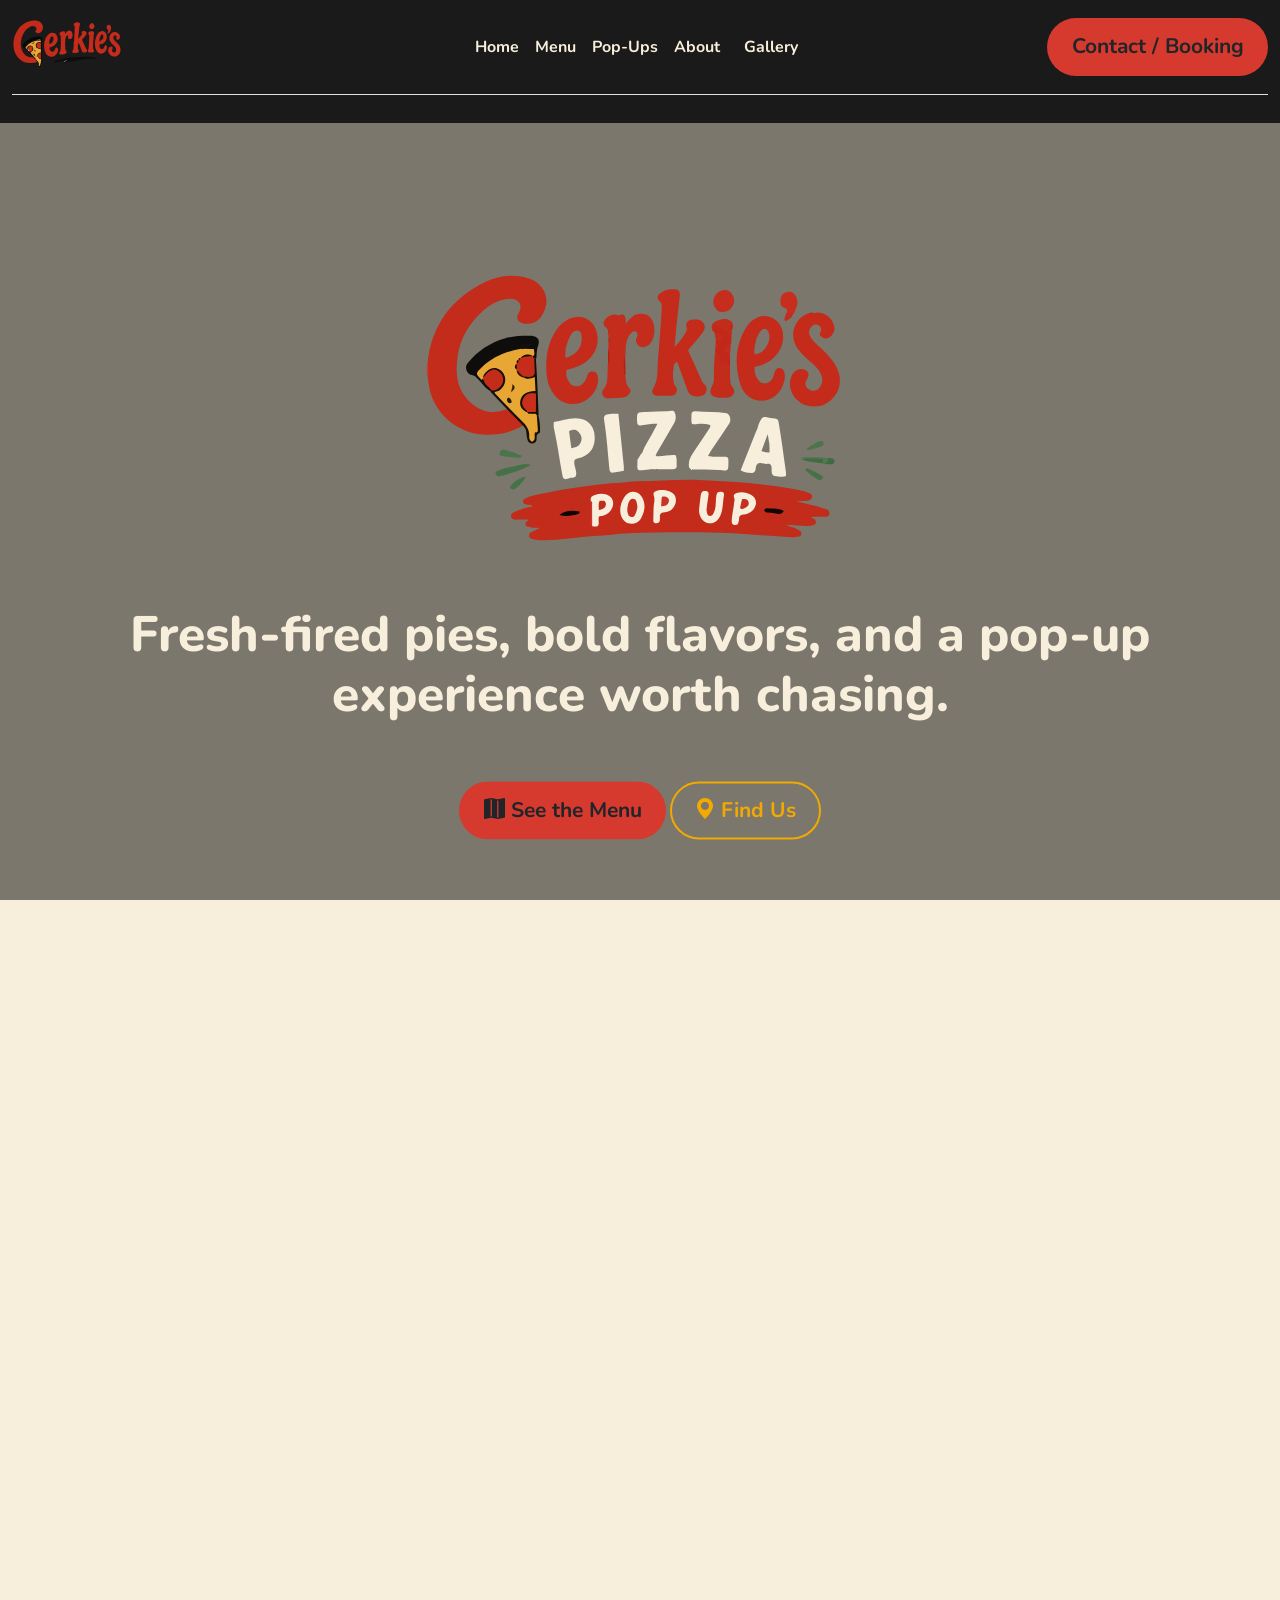
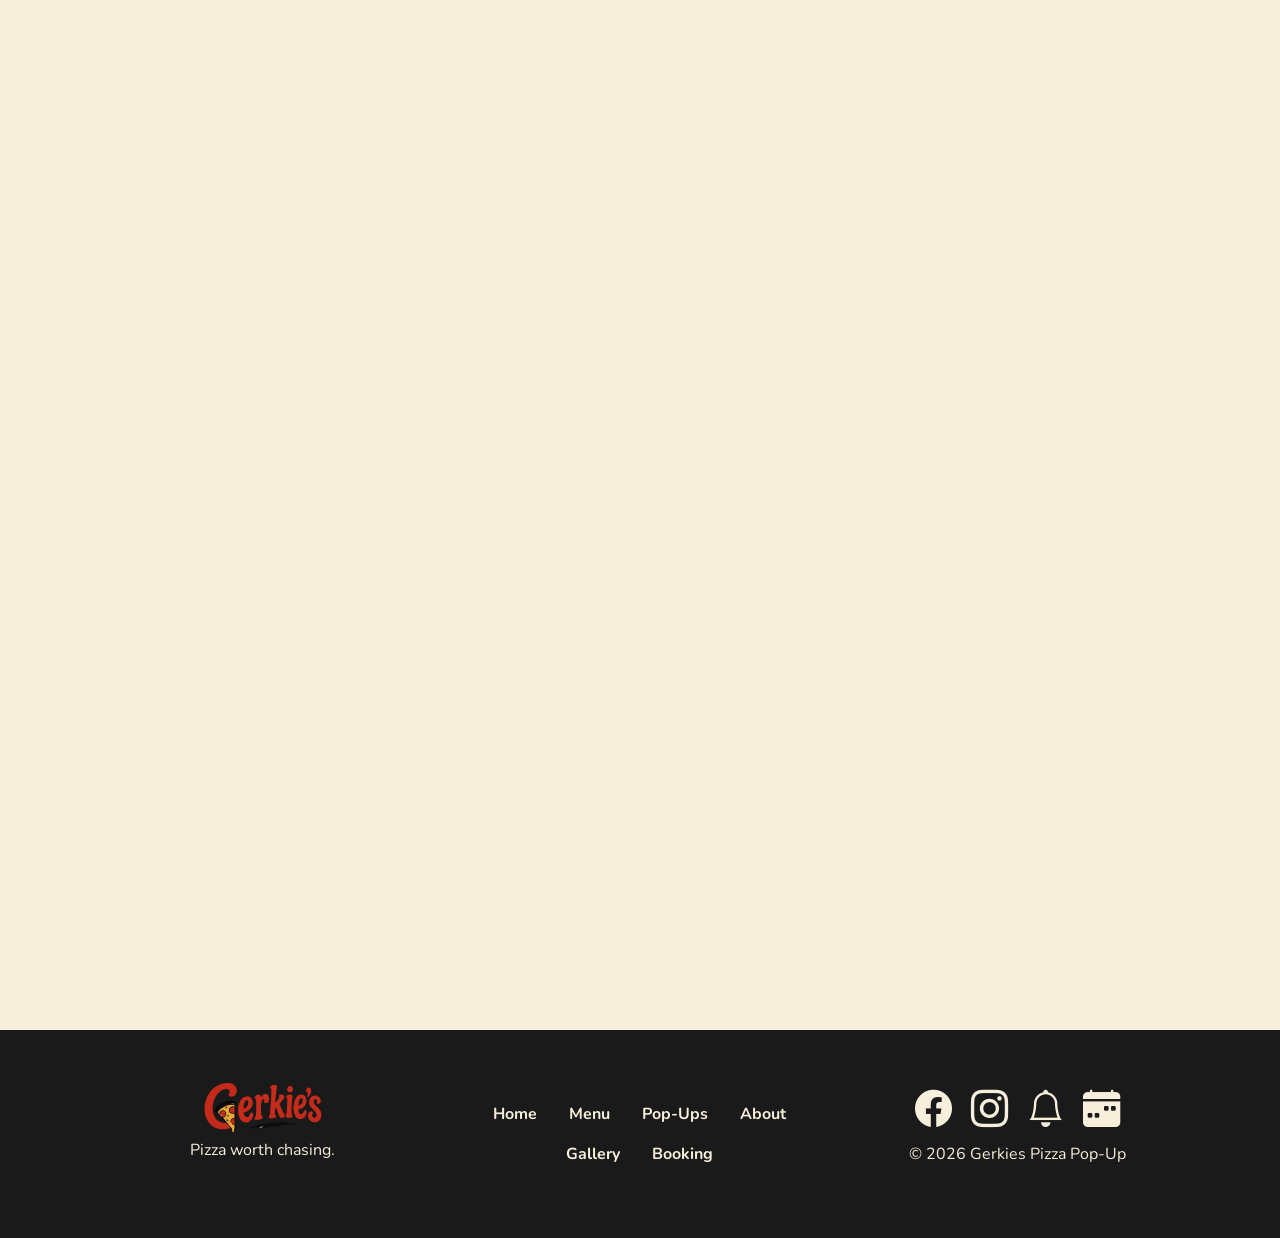
==== booking.html @ 6ec842da "add gallery section, update hero section, add ogimage" ====
<!doctype html>
<html>
  <head>
    <meta charset="UTF-8">
<meta name="viewport" content="width=device-width, initial-scale=1.0">
<title>Gerkie's Pizza Pop-Up</title>
<meta name="description" content="Gerkie’s brings handcrafted pies, good vibes, and a whole lot of flavor to the community. We pop up, fire up, and serve up unforgettable slices.">
<meta name="keywords" content="Pizza, Parkersburg, Belpre, Ohio, OH, WV, West Virginia, Pop-Up, local, locally owned">
<meta name="author" content="Samuel Wigal">

<!-- Open Graph -->
<meta property="og:title" content="Gerkie's Pizza Pop-Up">
<meta property="og:description" content="Gerkie’s brings handcrafted pies, good vibes, and a whole lot of flavor to the community. We pop up, fire up, and serve up unforgettable slices.">
<meta property="og:type" content="website">
<meta property="og:image" content="https://gerkiespizza.samuelwigal.com/assets/gerkies-pizza-brand-title.jpeg">
<meta property="og:site_name" content="Gerkie's Pizza Pop-UP">
    <!--Bootstrap Links-->
    <link href="https://cdn.jsdelivr.net/npm/bootstrap@5.3.8/dist/css/bootstrap.min.css" rel="stylesheet" integrity="sha384-sRIl4kxILFvY47J16cr9ZwB07vP4J8+LH7qKQnuqkuIAvNWLzeN8tE5YBujZqJLB" crossorigin="anonymous">
    <script src="https://cdn.jsdelivr.net/npm/bootstrap@5.3.8/dist/js/bootstrap.bundle.min.js" integrity="sha384-FKyoEForCGlyvwx9Hj09JcYn3nv7wiPVlz7YYwJrWVcXK/BmnVDxM+D2scQbITxI" crossorigin="anonymous">
    </script>
    <link rel="stylesheet" href="https://cdn.jsdelivr.net/npm/bootstrap-icons@1.13.1/font/bootstrap-icons.min.css">

    <!-- Google Fonts - Gerkie's Brand -->
    <link rel="preconnect" href="https://fonts.googleapis.com">
    <link rel="preconnect" href="https://fonts.gstatic.com" crossorigin>
    <link href="https://fonts.googleapis.com/css2?family=Nunito:ital,wght@0,200..1000;1,200..1000&display=swap" rel="stylesheet">
    <!-- Load external CSS styles -->
    <link rel="stylesheet" href="styles.css">
  </head>
  <body>

  <header class="container-fluid pb-1">
    <div class="d-flex flex-wrap align-items-center justify-content-center justify-content-md-between py-3 mb-4 border-bottom">
      <div class="col-md-3 mb-2 mb-md-0">
        <a href="./index.html" class="d-inline-flex">
        <img src="./assets/gerkies-pizza-secondary.svg" alt="Gerkie's Pizza" height="55px" width="auto">
        </a>
      </div>
      <ul class="nav col-12 col-md-auto mb-2 justify-content-center mb-md-0">
        <li>
          <a href="#about" class="nav-link px-2">
            Home
          </a>
        </li>
        <li>
          <a href="#menu" class="nav-link px-2">
            Menu
          </a>
        </li>
        <li>
          <a href="#pop-ups" class="nav-link px-2">
            Pop-Ups
          </a>
        </li>
        <li>
          <a href="#" class="nav-link px-2">
            About
          </a>
        </li>
        <li>
          <a href="#" class="nav-link px2">
            Gallery
          </a>
        </li>
      </ul>
      <div class="col-md-3 text-end">
        <button type="button" class="btn-gp btn-gp-primary">
          Contact / Booking
        </button>
      </div>
    </div>
    
  </header>
<!-- Hero Section-->
  <section class="hero-section position-relative" style="min-height:100vh;">
    <div class="container-lg position-absolute top-50 start-50 translate-middle text-center pb-5">
      <img src="./assets/gerkies-pizza-primary-light.svg" alt="Gerkie's Pizza Pop-Up" style="max-height: 300px; width: auto;" class="d-block mx-auto">
      <h1 class="hero-title py-5">
        Fresh‑fired pies, bold flavors, and a pop‑up experience worth chasing.
      </h1>
      <div>
        <button class="btn-gp btn-gp-primary" type="button">
          <i class="bi bi-map-fill">
          </i>
          &nbsp;See the Menu
        </button>
        <button class="btn-gp btn-gp-secondary" type="button">
          <i class="bi bi-geo-alt-fill">
          </i>
          &nbsp;Find Us
        </button>
      </div>
    </div>
  </section>
    <div class="mx-auto">
  <iframe src="https://docs.google.com/forms/d/e/1FAIpQLSe9BvAVf4L8CTlF0pvFds1juaIdQNCnW6qmfDgi5zwjrNHXBw/viewform?embedded=true" width="640" height="1600" frameborder="0" marginheight="0" marginwidth="0">Loading…</iframe></div>

        <footer class="nav-bg py-5">
          <div class="container-lg row g-2 mx-auto justify-content-center">
            <div class="col-12 col-md-6 col-lg-4 text-center">
              <img src="./assets/gerkies-pizza-secondary.svg" class="d-block mx-auto" alt="gerkies pizza" height="60px" width="auto">
              <p style="color: var(--gp-creamy-mozz)" class="text-center">
                Pizza worth chasing.
              </p>
            </div>
            <div class="col-12 col-md-6 col-lg-4 py-3 text-center">
              <nav class="nav justify-content-center">
                <a class="nav-link" href="#">
                  Home
                </a>
                <a class="nav-link" href="#">
                  Menu
                </a>
                <a class="nav-link">
                  Pop-Ups
                </a>
                <a class="nav-link">
                  About
                </a>
                <a class="nav-link" >
                  Gallery
                </a>
                <a class="nav-link" >
                  Booking
                </a>
              </nav>
            </div>
            <div class="col-12 col-md-12 col-lg-4 text-center">
              <div class="social-icons">
                <a href="https://facebooks.com">
                  <i class="bi bi-facebook">
                  </i>
                </a>
                <a href="https://instagram.com">
                  <i class="bi bi-instagram">
                  </i>
                </a>
                <a href="#">
                  <i class="bi bi-bell">
                  </i>
                </a>
                <a href="#">
                  <i class="bi bi-calendar-week-fill">
                  </i>
                </a>
              </div>
              <div style="color: var(--gp-creamy-mozz)" class="text-center">
                &copy; 2026 Gerkies Pizza Pop-Up
              </div>
            </div>
          </div>
        </footer>
        <!-- Load external JavaScript -->
        <script src="scripts.js">
        </script>
      </body>
    </html>
---- styles.css ----
/* Place your CSS styles in this file */

:root {
    /* Primary Colors */
    --gp-fire-red: #d63a2f; /* Fire Red - Warm, energetic, evokes the oven heat.*/
    --gp-charred-black: #1a1a1a; /* Charred Black - Warm, energetic, evokes the oven heat.*/
    --gp-creamy-mozz: #f7eedb; /* Creamy Mozz - Warm, energetic, evokes the oven heat.*/

    /* Secondary Colors */
    --gp-basil-green: #3E7A4A; /* Basil Green - Fresh, natural accent. */
    --gp-hothoney-gold: #f2a900; /* Hot Honey Gold - A pop of sweetness and heat. */
    --gp-brickoven-orange: #e05c2b; /* Brick Oven Orange - Adds warmth and vibrancy. */

    /* Font Sizing */
    --fs--2: clamp(.7387rem, .7987rem + -.0775vw, .7813rem);
    --fs--1: clamp(.9375rem, .9182rem + .0857vw, .9846rem);
    --fs-0: clamp(1.125rem, 1.0483rem + .3409vw, 1.3125rem);
    --fs-1: clamp(1.35rem, 1.1865rem + .7265vw, 1.7496rem);
    --fs-2: clamp(1.62rem, 1.3287rem + 1.2948vw, 2.3322rem);
    --fs-3: clamp(1.944rem, 1.4675rem + 2.1178vw, 3.1088rem);
    --fs-4: clamp(2.3328rem, 1.5919rem + 3.2931vw, 4.144rem);
    --fs-5: clamp(2.7994rem, 1.6848rem + 4.9538vw, 5.524rem);
}
* {
    font-family: "Nunito", sans-serif;
    font-optical-sizing: auto;
    font-weight: 400;
    font-style: normal;
}
h1, h2, h3, h4, h5, h6 {
    font-weight: 800;
}

body {
    background-color: var(--gp-creamy-mozz);
}

.nav-bg, header{
    --nav-color: var(--gp-charred-black);

    background-color: hsl(from var(--nav-color) h s l);
}

.nav-link {
    font-weight: bold;
    color: var(--gp-creamy-mozz);
}

.hero-section {
    background-image: linear-gradient(rgba(0, 0, 0, 0.5), rgba(0, 0, 0, 0.5)), url(./assets/pizza-hero-image.jpg);
    height: 100vh;
    background-attachment: fixed;
    background-position: center;
    background-repeat: no-repeat;
    background-size: cover;
}
.hero-content {
    display: flex;
    flex-direction: column; /* Stack children vertically */
    justify-content: center; /* Center children vertically */
    /* Keep the existing absolute positioning styles if they are needed for the container itself */
      position: absolute;
      top: 50%; /* Or your desired top value */
      left: 0; /* Or your desired left value */
      transform: translate(0, -50%); /* Or your desired transform */
      width: 100%; /* Ensure it takes full width if needed */
      height: 100%; /* Ensure it takes full height if needed to center children within it */
}
.hero-title {
  color: var(--gp-creamy-mozz);
}

h1, h2 {
    font-size: var(--fs-3);
}
h2 ~ p {
    font-size: var(--fs-1);
}
h4~p{
    font-size: var(--fs-0);
}

.gp-btn {
    padding: .75rem 1rem;
    border-style: none;
    border-radius: 50px;
    font-weight: 700;
    font-size: var(--fs-0);
}
.gp-btn:hover, .btn-gp:hover {
      transform: translateY(-1px);
      box-shadow: 0 4px 10px rgba(0, 0, 0, 0.18);
}

.btn-gp-primary:hover {
    color: var(--gp-fire-red);
    background: transparent;
    border-color: var(--gp-fire-red);
}
.btn-gp-secondary:hover {
    color: var(--gp-charred-black);
    background-color: var(--gp-hothoney-gold);
}


.btn-gp {
      display: inline-flex;
      align-items: center;
      justify-content: center;
      padding: 0.7rem 1.4rem;
      border-radius: 999px;
      font-size: var(--fs-0);
      font-weight: 700;
      border: 2px solid transparent;
      cursor: pointer;
      transition: transform 0.1s ease, box-shadow 0.1s ease, background 0.1s ease;
    }
.btn-gp a, .gp-btn a {
    text-decoration: none;
    color: inherit;
    font-weight: 700;
}


    .btn-gp-primary {
      background: var(--gp-fire-red);
      color: var(--black);
    }
    .btn-gp-primary-outline{
        background: transparent;
        color: var(--gp-fire-red);
        border-color: var(--gp-fire-red);
    }
    
    .btn-gp-secondary {
      background: transparent;
      color: var(--gp-hothoney-gold);
      border-color: var(--gp-hothoney-gold);
    }
    .btn-gp-tertiary {
        background: transparent;
        color:var(--gp-charred-black); 
        border-color: var(--gp-charred-black);
    }
    .btn-gp-tertiary:hover {
        color: var(--gp-creamy-mozz);
        background-color: var(--gp-charred-black);
    }
    .btn-gp-tertiary a {
        text-decoration: none;
        color: inherit;
    }

    .btn-group .btn-gp-tertiary:hover{
        background-color: var(--gp-charred-black);
        color: var(--gp-creamy-mozz);
        border-color: transparent;
    }

.gp-btn-outline-primary {
    padding: .75rem 1rem;
    border-style: solid;
    border-width: 5px;
    border-radius: 50px;
    font-weight: 700;
    font-size: var(--fs-0);
}
.fire-red {
    background-color: var(--gp-fire-red);
    color: var(--gp-charred-black);
}
.brickoven-orange {
    background-color: var(--gp-brickoven-orange);
    color: var(--gp-charred-black);
}
.hothoney-gold {
    background-color: var(--gp-hothoney-gold);
    color: var(--gp-charred-black);
}
.basil-green {
    background-color: var(--gp-basil-green);
    color: var(--gp-creamy-mozz);
}
.img-thumb {
    object-fit: cover;
    width: 100%;
    height: 175px;
}
.gp-card {
    background-color: inherit;
    border-left: 4px solid var(--gp-fire-red);

}
.social-icons{
    display: flex;
    justify-content: center;
    
}
.social-icons a {
    color: var(--gp-creamy-mozz);
    font-size: var(--fs-2);
    padding: 0.25rem 0.6rem;
    border-radius: 999px;
}

.nav-link:hover, .social-icons a:hover {
    color: var(--gp-basil-green);
    /*background-color: var(--gp-creamy-mozz);*/
}

.gallery-strip {
      display: grid;
      grid-auto-flow: column;
      grid-auto-columns: minmax(160px, 1fr);
      gap: 0.75rem;
      overflow-x: auto;
      padding-bottom: 0.5rem;
    }

    .gallery-item {
      border-radius: 0.75rem;
      height: 140px;
      display: flex;
      align-items: center;
      justify-content: center;
      font-size: 0.85rem;
      color: rgba(0, 0, 0, 0.7);
          background-position: center;
          background-size: cover;
    }
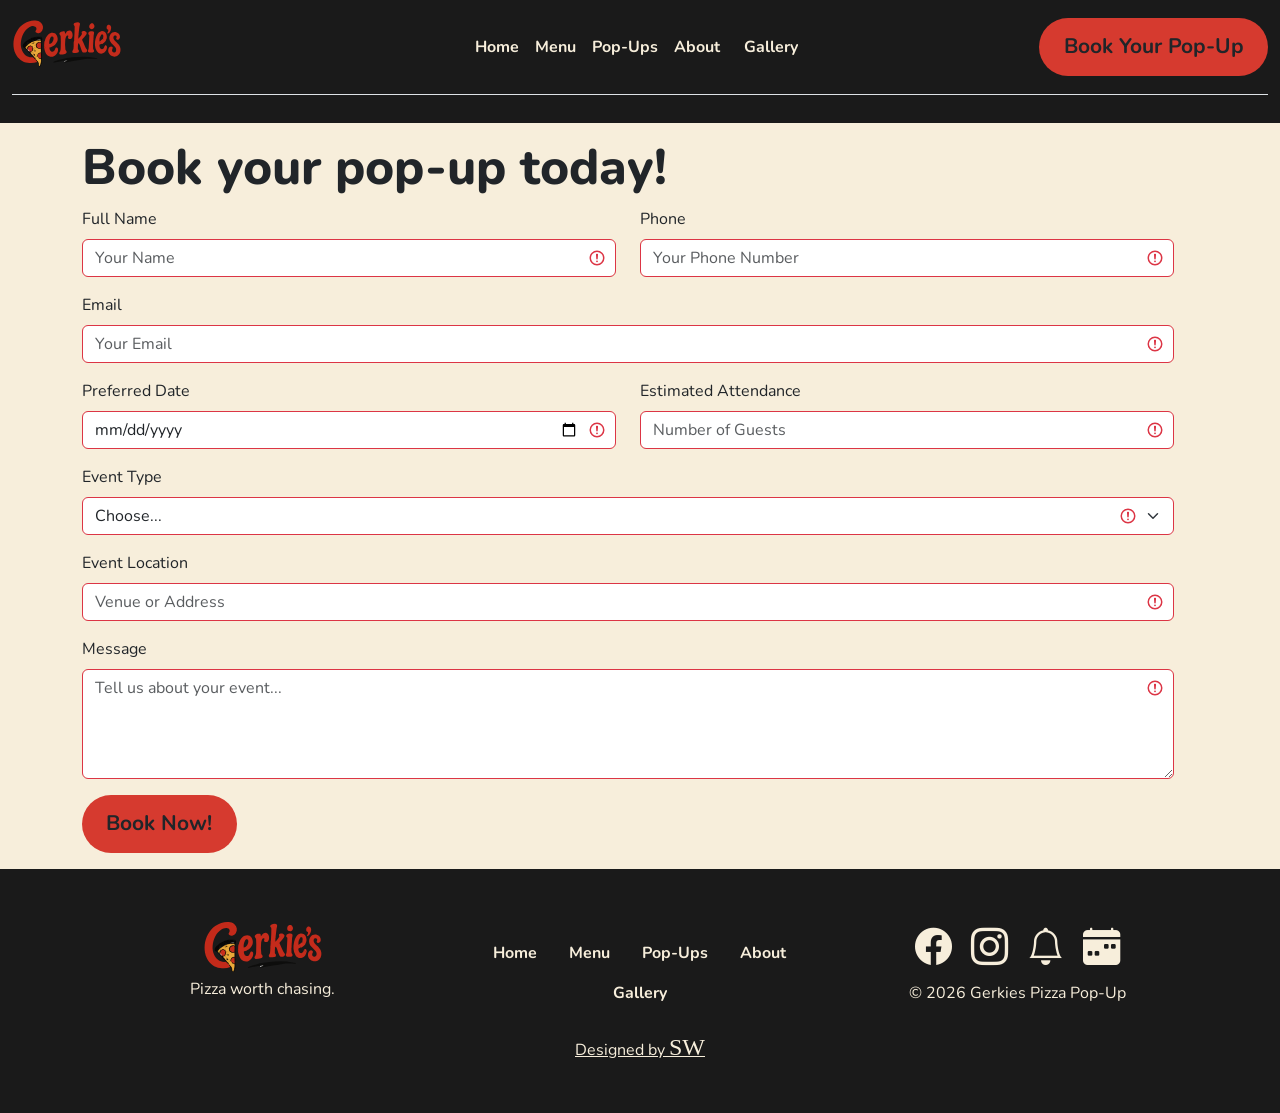
==== commit bc23790f: "complete booking form, normalize footer across pages" ====
--- a/booking.html
+++ b/booking.html
@@ -1,77 +1,85 @@
- <!doctype html>
+<!doctype html>
 <html>
-  <head>
-    <meta charset="UTF-8">
-<meta name="viewport" content="width=device-width, initial-scale=1.0">
-<title>Gerkie's Pizza Pop-Up</title>
-<meta name="description" content="Gerkie’s brings handcrafted pies, good vibes, and a whole lot of flavor to the community. We pop up, fire up, and serve up unforgettable slices.">
-<meta name="keywords" content="Pizza, Parkersburg, Belpre, Ohio, OH, WV, West Virginia, Pop-Up, local, locally owned">
-<meta name="author" content="Samuel Wigal">
-
-<!-- Open Graph -->
-<meta property="og:title" content="Gerkie's Pizza Pop-Up">
-<meta property="og:description" content="Gerkie’s brings handcrafted pies, good vibes, and a whole lot of flavor to the community. We pop up, fire up, and serve up unforgettable slices.">
-<meta property="og:type" content="website">
-<meta property="og:image" content="https://gerkiespizza.samuelwigal.com/assets/gerkies-pizza-brand-title.jpeg">
-<meta property="og:site_name" content="Gerkie's Pizza Pop-UP">
-    <!--Bootstrap Links-->
-    <link href="https://cdn.jsdelivr.net/npm/bootstrap@5.3.8/dist/css/bootstrap.min.css" rel="stylesheet" integrity="sha384-sRIl4kxILFvY47J16cr9ZwB07vP4J8+LH7qKQnuqkuIAvNWLzeN8tE5YBujZqJLB" crossorigin="anonymous">
-    <script src="https://cdn.jsdelivr.net/npm/bootstrap@5.3.8/dist/js/bootstrap.bundle.min.js" integrity="sha384-FKyoEForCGlyvwx9Hj09JcYn3nv7wiPVlz7YYwJrWVcXK/BmnVDxM+D2scQbITxI" crossorigin="anonymous">
+
+<head>
+  <meta charset="UTF-8">
+  <meta name="viewport" content="width=device-width, initial-scale=1.0">
+  <title>Gerkie's Pizza Pop-Up</title>
+  <meta name="description"
+    content="Gerkie’s brings handcrafted pies, good vibes, and a whole lot of flavor to the community. We pop up, fire up, and serve up unforgettable slices.">
+  <meta name="keywords" content="Pizza, Parkersburg, Belpre, Ohio, OH, WV, West Virginia, Pop-Up, local, locally owned">
+  <meta name="author" content="Samuel Wigal">
+
+  <!-- Open Graph -->
+  <meta property="og:title" content="Gerkie's Pizza Pop-Up">
+  <meta property="og:description"
+    content="Gerkie’s brings handcrafted pies, good vibes, and a whole lot of flavor to the community. We pop up, fire up, and serve up unforgettable slices.">
+  <meta property="og:type" content="website">
+  <meta property="og:image" content="https://gerkiespizza.samuelwigal.com/assets/gerkies-pizza-brand-title.jpeg">
+  <meta property="og:site_name" content="Gerkie's Pizza Pop-UP">
+  <!--Bootstrap Links-->
+  <link href="https://cdn.jsdelivr.net/npm/bootstrap@5.3.8/dist/css/bootstrap.min.css" rel="stylesheet"
+    integrity="sha384-sRIl4kxILFvY47J16cr9ZwB07vP4J8+LH7qKQnuqkuIAvNWLzeN8tE5YBujZqJLB" crossorigin="anonymous">
+  <script src="https://cdn.jsdelivr.net/npm/bootstrap@5.3.8/dist/js/bootstrap.bundle.min.js"
+    integrity="sha384-FKyoEForCGlyvwx9Hj09JcYn3nv7wiPVlz7YYwJrWVcXK/BmnVDxM+D2scQbITxI" crossorigin="anonymous">
     </script>
-    <link rel="stylesheet" href="https://cdn.jsdelivr.net/npm/bootstrap-icons@1.13.1/font/bootstrap-icons.min.css">
-
-    <!-- Google Fonts - Gerkie's Brand -->
-    <link rel="preconnect" href="https://fonts.googleapis.com">
-    <link rel="preconnect" href="https://fonts.gstatic.com" crossorigin>
-    <link href="https://fonts.googleapis.com/css2?family=Nunito:ital,wght@0,200..1000;1,200..1000&display=swap" rel="stylesheet">
-    <!-- Load external CSS styles -->
-    <link rel="stylesheet" href="styles.css">
-  </head>
-  <body>
+  <link rel="stylesheet" href="https://cdn.jsdelivr.net/npm/bootstrap-icons@1.13.1/font/bootstrap-icons.min.css">
+
+  <!-- Google Fonts - Gerkie's Brand -->
+  <link rel="preconnect" href="https://fonts.googleapis.com">
+  <link rel="preconnect" href="https://fonts.gstatic.com" crossorigin>
+  <link href="https://fonts.googleapis.com/css2?family=Nunito:ital,wght@0,200..1000;1,200..1000&display=swap"
+    rel="stylesheet">
+  <!-- Load external CSS styles -->
+  <link rel="stylesheet" href="styles.css">
+</head>
+
+<body>
 
   <header class="container-fluid pb-1">
-    <div class="d-flex flex-wrap align-items-center justify-content-center justify-content-md-between py-3 mb-4 border-bottom">
+    <div
+      class="d-flex flex-wrap align-items-center justify-content-center justify-content-md-between py-3 mb-4 border-bottom">
       <div class="col-md-3 mb-2 mb-md-0">
         <a href="./index.html" class="d-inline-flex">
-        <img src="./assets/gerkies-pizza-secondary.svg" alt="Gerkie's Pizza" height="55px" width="auto">
+          <img src="./assets/gerkies-pizza-secondary.svg" alt="Gerkie's Pizza" height="55px" width="auto">
         </a>
       </div>
       <ul class="nav col-12 col-md-auto mb-2 justify-content-center mb-md-0">
         <li>
-          <a href="#about" class="nav-link px-2">
+          <a href="./index.html" class="nav-link px-2">
             Home
           </a>
         </li>
         <li>
-          <a href="#menu" class="nav-link px-2">
+          <a href="./menu.html" class="nav-link px-2">
             Menu
           </a>
         </li>
         <li>
-          <a href="#pop-ups" class="nav-link px-2">
+          <a href="./booking.html" class="nav-link px-2">
             Pop-Ups
           </a>
         </li>
         <li>
-          <a href="#" class="nav-link px-2">
+          <a href="./index.html#about" class="nav-link px-2">
             About
           </a>
         </li>
         <li>
-          <a href="#" class="nav-link px2">
+          <a href="./index.html#gallery" class="nav-link px2">
             Gallery
           </a>
         </li>
       </ul>
       <div class="col-md-3 text-end">
         <button type="button" class="btn-gp btn-gp-primary">
-          Contact / Booking
+          <a href="./booking.html">Book Your Pop-Up</a>
         </button>
       </div>
     </div>
-    
+
   </header>
-<!-- Hero Section-->
+  <!-- Hero Section-
   <section class="hero-section position-relative" style="min-height:100vh;">
     <div class="container-lg position-absolute top-50 start-50 translate-middle text-center pb-5">
       <img src="./assets/gerkies-pizza-primary-light.svg" alt="Gerkie's Pizza Pop-Up" style="max-height: 300px; width: auto;" class="d-block mx-auto">
@@ -91,68 +99,136 @@
         </button>
       </div>
     </div>
+  </section>-->
+  <section class="container-lg pt-3">
+    <h2 id="booking-form">Book your pop-up today!</h2>
+    <form class="row was-validated" action="https://formspree.io/f/mnjwbgep" method="POST" id="bookingForm"
+      target="_blank">
+      <div class="row mb-3">
+        <div class="col-6">
+          <label for="name" class="form-label">Full Name</label>
+          <input type="text" class="form-control" id="name" name="name" placeholder="Your Name" required>
+        </div>
+        <div class="col-6">
+          <label for="phone" class="form-label">Phone</label>
+          <input type="tel" class="form-control" id="phone" name="phone" placeholder="Your Phone Number" required>
+        </div>
+      </div>
+      <div class="row mb-3">
+        <div class="col-12">
+          <label for="email" class="form-label">Email</label>
+          <input type="email" class="form-control" id="email" name="email" placeholder="Your Email" required>
+        </div>
+      </div>
+      <div class="row mb-3">
+        <div class="col-6">
+          <label for="date" class="form-label">Preferred Date</label>
+          <input type="date" class="form-control" id="date" name="date" required>
+        </div>
+        <div class="col-6">
+          <label for="guests" class="form-label">Estimated Attendance</label>
+          <input type="number" class="form-control" id="guests" name="guests" placeholder="Number of Guests" required>
+        </div>
+      </div>
+      <div class="row mb-3">
+        <div class="col-12">
+          <label for="eventType" class="form-label">Event Type</label>
+          <select id="eventType" class="form-select" name="eventType" required>
+            <option selected disabled value="">Choose...</option>
+            <option value="private">Private Event</option>
+            <option value="corporate">Corporate Event</option>
+            <option value="festival">Festival / Market</option>
+            <option value="other">Other</option>
+          </select>
+        </div>
+      </div>
+      <div class="row mb-3">
+        <div class="col-12">
+          <label for="location" class="form-label">Event Location</label>
+          <input type="text" class="form-control" id="location" name="location" placeholder="Venue or Address" required>
+        </div>
+      </div>
+      <div class="mb-3 row ">
+        <div class="col-12">
+          <label for="message" class="form-label">Message</label>
+          <textarea class="form-control" id="message" name="message" rows="4" placeholder="Tell us about your event..."
+            required></textarea>
+        </div>
+      </div>
+      <div class="mb-3 row">
+        <div class="col-12">
+          <button type="submit" class="btn-gp btn-gp-primary">Book Now!</button>
+        </div>
+      </div>
+    </form>
   </section>
-    <div class="mx-auto">
-  <iframe src="https://docs.google.com/forms/d/e/1FAIpQLSe9BvAVf4L8CTlF0pvFds1juaIdQNCnW6qmfDgi5zwjrNHXBw/viewform?embedded=true" width="640" height="1600" frameborder="0" marginheight="0" marginwidth="0">Loading…</iframe></div>
-
-        <footer class="nav-bg py-5">
-          <div class="container-lg row g-2 mx-auto justify-content-center">
-            <div class="col-12 col-md-6 col-lg-4 text-center">
-              <img src="./assets/gerkies-pizza-secondary.svg" class="d-block mx-auto" alt="gerkies pizza" height="60px" width="auto">
-              <p style="color: var(--gp-creamy-mozz)" class="text-center">
-                Pizza worth chasing.
-              </p>
-            </div>
-            <div class="col-12 col-md-6 col-lg-4 py-3 text-center">
-              <nav class="nav justify-content-center">
-                <a class="nav-link" href="#">
-                  Home
-                </a>
-                <a class="nav-link" href="#">
-                  Menu
-                </a>
-                <a class="nav-link">
-                  Pop-Ups
-                </a>
-                <a class="nav-link">
-                  About
-                </a>
-                <a class="nav-link" >
-                  Gallery
-                </a>
-                <a class="nav-link" >
-                  Booking
-                </a>
-              </nav>
-            </div>
-            <div class="col-12 col-md-12 col-lg-4 text-center">
-              <div class="social-icons">
-                <a href="https://facebooks.com">
-                  <i class="bi bi-facebook">
-                  </i>
-                </a>
-                <a href="https://instagram.com">
-                  <i class="bi bi-instagram">
-                  </i>
-                </a>
-                <a href="#">
-                  <i class="bi bi-bell">
-                  </i>
-                </a>
-                <a href="#">
-                  <i class="bi bi-calendar-week-fill">
-                  </i>
-                </a>
-              </div>
-              <div style="color: var(--gp-creamy-mozz)" class="text-center">
-                &copy; 2026 Gerkies Pizza Pop-Up
-              </div>
-            </div>
-          </div>
-        </footer>
-        <!-- Load external JavaScript -->
-        <script src="scripts.js">
-        </script>
-      </body>
-    </html>
- +
+
+  <!--- <div class="mx-auto">
+  <iframe src="https://docs.google.com/forms/d/e/1FAIpQLSe9BvAVf4L8CTlF0pvFds1juaIdQNCnW6qmfDgi5zwjrNHXBw/viewform?embedded=true" width="640" height="1600" frameborder="0" marginheight="0" marginwidth="0">Loading…</iframe></div>-->
+
+  <footer class="nav-bg py-5">
+    <div class="container-lg row g-2 mx-auto justify-content-center">
+      <div class="col-12 col-md-6 col-lg-4 text-center">
+        <img src="./assets/gerkies-pizza-secondary.svg" class="d-block mx-auto" alt="gerkies pizza" height="60px"
+          width="auto">
+        <p style="color: var(--gp-creamy-mozz)" class="text-center">
+          Pizza worth chasing.
+        </p>
+      </div>
+      <div class="col-12 col-md-6 col-lg-4 py-3 text-center">
+        <nav class="nav justify-content-center">
+          <a class="nav-link" href="./index.html">
+            Home
+          </a>
+          <a class="nav-link" href="./menu.html">
+            Menu
+          </a>
+          <a class="nav-link" href="./booking.html">
+            Pop-Ups
+          </a>
+          <a class="nav-link" href="./index.html#about">
+            About
+          </a>
+          <a class="nav-link" href="./index.html#gallery">
+            Gallery
+          </a>
+        </nav>
+      </div>
+      <div class="col-12 col-md-12 col-lg-4 text-center">
+        <div class="social-icons">
+          <a href="https://facebooks.com">
+            <i class="bi bi-facebook">
+            </i>
+          </a>
+          <a href="https://instagram.com">
+            <i class="bi bi-instagram">
+            </i>
+          </a>
+          <a href="mailto:hello@gerkiespizza.samuelwigal.com">
+            <i class="bi bi-bell">
+            </i>
+          </a>
+          <a href="./booking.html#pop-ups">
+            <i class="bi bi-calendar-week-fill">
+            </i>
+          </a>
+        </div>
+        <div style="color: var(--gp-creamy-mozz)" class="text-center">
+          &copy; 2026 Gerkies Pizza Pop-Up
+        </div>
+      </div>
+    </div>
+    <div class="text-center">
+      <a class="pt-1" style="color: var(--gp-creamy-mozz)" href="https://samuelwigal.com">
+        Designed by
+        <span
+          style="font-family: 'Nothing You Could Do', cursive; font-weight: 400; font-style: normal; font-size: 150%">SW</span></a>
+    </div>
+  </footer>
+  <!-- Load external JavaScript -->
+  <script src="scripts.js">
+  </script>
+</body>
+
+</html>
--- a/styles.css
+++ b/styles.css
@@ -45,6 +45,8 @@
     font-weight: bold;
     color: var(--gp-creamy-mozz);
 }
+
+
 
 .hero-section {
     background-image: linear-gradient(rgba(0, 0, 0, 0.5), rgba(0, 0, 0, 0.5)), url(./assets/pizza-hero-image.jpg);
@@ -189,6 +191,9 @@
 .gp-card {
     background-color: inherit;
     border-left: 4px solid var(--gp-fire-red);
+}
+.gp-card-border {
+    border-left: 4px solid var(--gp-fire-red);
 
 }
 .social-icons{
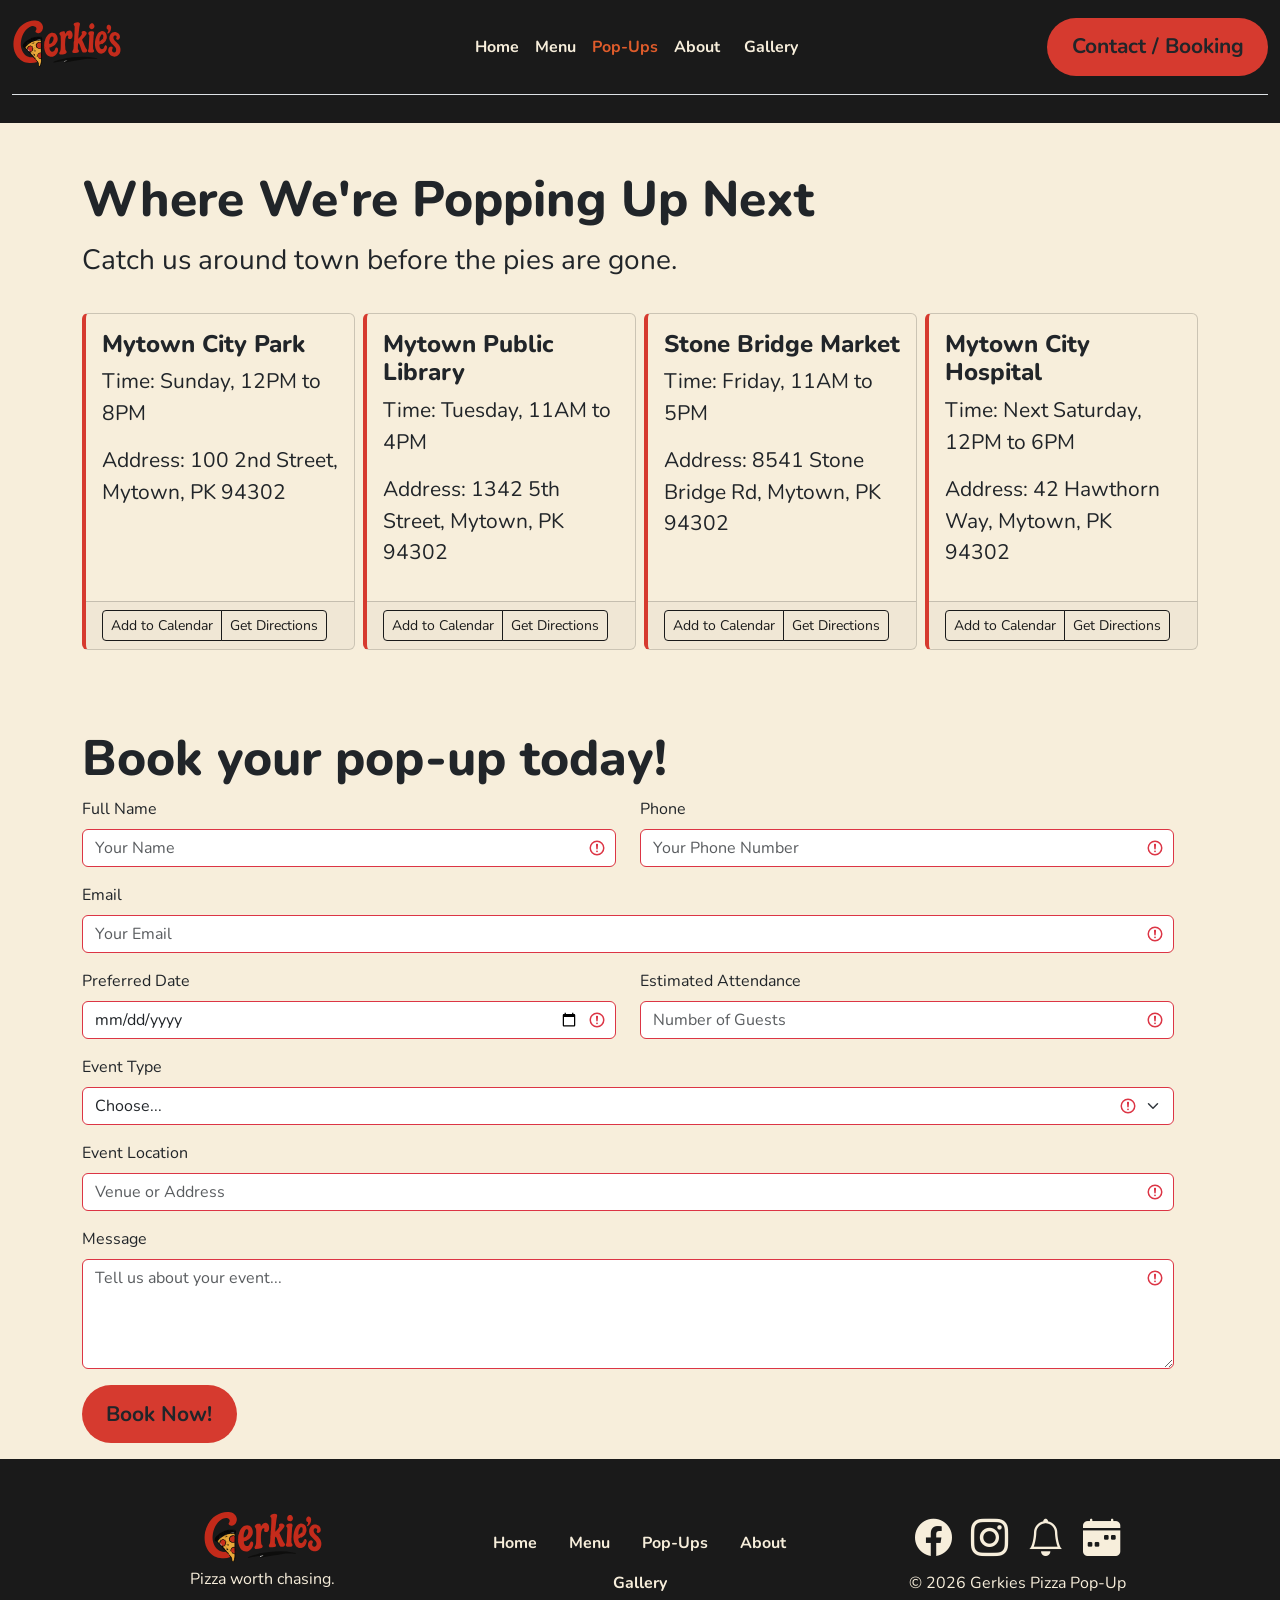
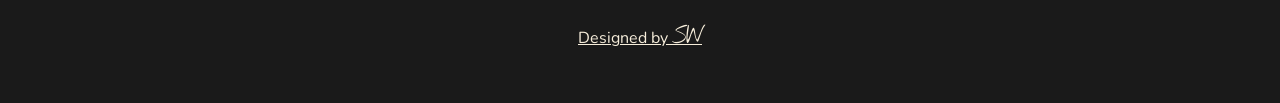
==== commit 89e86630: "add event to pop-ups, normalize top-nav, add active page classes" ====
--- a/booking.html
+++ b/booking.html
@@ -30,13 +30,14 @@
   <link rel="preconnect" href="https://fonts.gstatic.com" crossorigin>
   <link href="https://fonts.googleapis.com/css2?family=Nunito:ital,wght@0,200..1000;1,200..1000&display=swap"
     rel="stylesheet">
+  <link href="https://fonts.googleapis.com/css2?family=Nothing+You+Could+Do&display=swap" rel="stylesheet">
   <!-- Load external CSS styles -->
   <link rel="stylesheet" href="styles.css">
 </head>
 
 <body>
 
-  <header class="container-fluid pb-1">
+ <header class="container-fluid pb-1">
     <div
       class="d-flex flex-wrap align-items-center justify-content-center justify-content-md-between py-3 mb-4 border-bottom">
       <div class="col-md-3 mb-2 mb-md-0">
@@ -46,7 +47,7 @@
       </div>
       <ul class="nav col-12 col-md-auto mb-2 justify-content-center mb-md-0">
         <li>
-          <a href="./index.html" class="nav-link px-2">
+          <a href="./index.html" class="nav-link px-2 ">
             Home
           </a>
         </li>
@@ -56,7 +57,7 @@
           </a>
         </li>
         <li>
-          <a href="./booking.html" class="nav-link px-2">
+          <a href="./booking.html" class="nav-link px-2 gp-active">
             Pop-Ups
           </a>
         </li>
@@ -72,44 +73,131 @@
         </li>
       </ul>
       <div class="col-md-3 text-end">
-        <button type="button" class="btn-gp btn-gp-primary">
-          <a href="./booking.html">Book Your Pop-Up</a>
-        </button>
+        <button type="button" class="btn-gp btn-gp-primary"><a
+            href="mailto:bookmypopup@gerkiespizza.samuelwigal.com?subject=Pop-Up%20Booking&body=Thank%20you%20for%20choosing%20Gerkies%20Pizza%20for%20your%20event.%20%20Please%20fill%20out%20the%20form%20below%20and%20we%20will%20be%20in%20touch%20to%20plan%20the%20next%20pop-up.%0A%0AName%3A%0AEmail%3A%0APhone%3A%0AEvent%20Type%3A%0AEvent%20Date%3A%0AApproximate%20Headcount%3A%0AEvent%20Details%3A%20Tell%20us%20about%20you%20event...%0A%0A">Contact
+            / Booking</a></button>
       </div>
     </div>
 
   </header>
-  <!-- Hero Section-
-  <section class="hero-section position-relative" style="min-height:100vh;">
-    <div class="container-lg position-absolute top-50 start-50 translate-middle text-center pb-5">
-      <img src="./assets/gerkies-pizza-primary-light.svg" alt="Gerkie's Pizza Pop-Up" style="max-height: 300px; width: auto;" class="d-block mx-auto">
-      <h1 class="hero-title py-5">
-        Fresh‑fired pies, bold flavors, and a pop‑up experience worth chasing.
-      </h1>
-      <div>
-        <button class="btn-gp btn-gp-primary" type="button">
-          <i class="bi bi-map-fill">
-          </i>
-          &nbsp;See the Menu
-        </button>
-        <button class="btn-gp btn-gp-secondary" type="button">
-          <i class="bi bi-geo-alt-fill">
-          </i>
-          &nbsp;Find Us
-        </button>
+  <!-- Events Section-->
+  <section id="pop-ups" class="container-lg my-5">
+    <h2>
+      Where We're Popping Up Next
+    </h2>
+    <p>
+      Catch us around town before the pies are gone.
+    </p>
+    <div class="row row-cols-1 row-cols-sm-2 row-cols-md-3 row-cols-xl-4 g-2 py-3">
+      <div class="col">
+        <div class="card h-100 gp-card">
+          <div class="card-body">
+            <h4 class="card-title">
+              Mytown City Park
+            </h4>
+            <p>
+              Time: Sunday, 12PM to 8PM
+            <p>
+              Address: 100 2nd Street, Mytown, PK 94302
+            </p>
+          </div>
+          <div class="card-footer">
+              <div class="btn-group btn-group-sm" role="group" aria-label="Small button group">
+                <button type="button" class="btn btn-gp-tertiary">
+                  Add to Calendar
+                </button>
+                <button type="button" class="btn btn-gp-tertiary">
+                  Get Directions
+              </button>
+            </div>
+          </div>
+        </div>
+      </div>
+      <div class="col">
+        <div class="card h-100 gp-card">
+          <div class="card-body">
+            <h4 class="card-title">
+              Mytown Public Library
+            </h4>
+            <p>
+              Time: Tuesday, 11AM to 4PM
+            </p>
+            <p>
+              Address: 1342 5th Street, Mytown, PK 94302
+            </p>
+          </div>
+          <div class="card-footer">
+              <div class="btn-group btn-group-sm" role="group" aria-label="Small button group">
+                <button type="button" class="btn btn-gp-tertiary">
+                  Add to Calendar
+                </button>
+                <button type="button" class="btn btn-gp-tertiary">
+                  Get Directions
+              </button>
+            </div>
+          </div>  
+        </div>
+      </div>
+      <div class="col">
+        <div class="card h-100 gp-card">
+          <div class="card-body">
+            <h4 class="card-title">
+              Stone Bridge Market
+            </h4>
+            <p>
+              Time: Friday, 11AM to 5PM
+            <p>
+              Address: 8541 Stone Bridge Rd, Mytown, PK 94302
+            </p>            
+          </div>
+          <div class="card-footer">
+              <div class="btn-group btn-group-sm" role="group" aria-label="Small button group">
+                <button type="button" class="btn btn-gp-tertiary">
+                  Add to Calendar
+                </button>
+                <button type="button" class="btn btn-gp-tertiary">
+                  Get Directions
+              </button>
+            </div>
+          </div>
+        </div>
+      </div>
+      <div class="col">
+        <div class="card h-100 gp-card">
+          <div class="card-body">
+            <h4 class="card-title">
+              Mytown City Hospital
+            </h4>
+            <p>
+              Time: Next Saturday, 12PM to 6PM
+            <p>
+              Address: 42 Hawthorn Way, Mytown, PK 94302
+            </p>
+            
+        </div>
+        <div class="card-footer">
+              <div class="btn-group btn-group-sm" role="group" aria-label="Small button group">
+                <button type="button" class="btn btn-gp-tertiary">
+                  Add to Calendar
+                </button>
+                <button type="button" class="btn btn-gp-tertiary">
+                  Get Directions
+              </button>
+            </div>
+          </div>
       </div>
     </div>
-  </section>-->
+  </section>
   <section class="container-lg pt-3">
     <h2 id="booking-form">Book your pop-up today!</h2>
     <form class="row was-validated" action="https://formspree.io/f/mnjwbgep" method="POST" id="bookingForm"
       target="_blank">
       <div class="row mb-3">
-        <div class="col-6">
+        <div class="col-sm-6 mb-3 mb-sm-0">
           <label for="name" class="form-label">Full Name</label>
           <input type="text" class="form-control" id="name" name="name" placeholder="Your Name" required>
         </div>
-        <div class="col-6">
+        <div class="col-sm-6">
           <label for="phone" class="form-label">Phone</label>
           <input type="tel" class="form-control" id="phone" name="phone" placeholder="Your Phone Number" required>
         </div>
@@ -121,11 +209,11 @@
         </div>
       </div>
       <div class="row mb-3">
-        <div class="col-6">
+        <div class="col-sm-6 mb-3 mb-sm-0">
           <label for="date" class="form-label">Preferred Date</label>
           <input type="date" class="form-control" id="date" name="date" required>
         </div>
-        <div class="col-6">
+        <div class="col-sm-6">
           <label for="guests" class="form-label">Estimated Attendance</label>
           <input type="number" class="form-control" id="guests" name="guests" placeholder="Number of Guests" required>
         </div>
--- a/styles.css
+++ b/styles.css
@@ -213,6 +213,10 @@
     /*background-color: var(--gp-creamy-mozz);*/
 }
 
+.gp-active {
+    color: var(--gp-brickoven-orange);
+}
+
 .gallery-strip {
       display: grid;
       grid-auto-flow: column;
